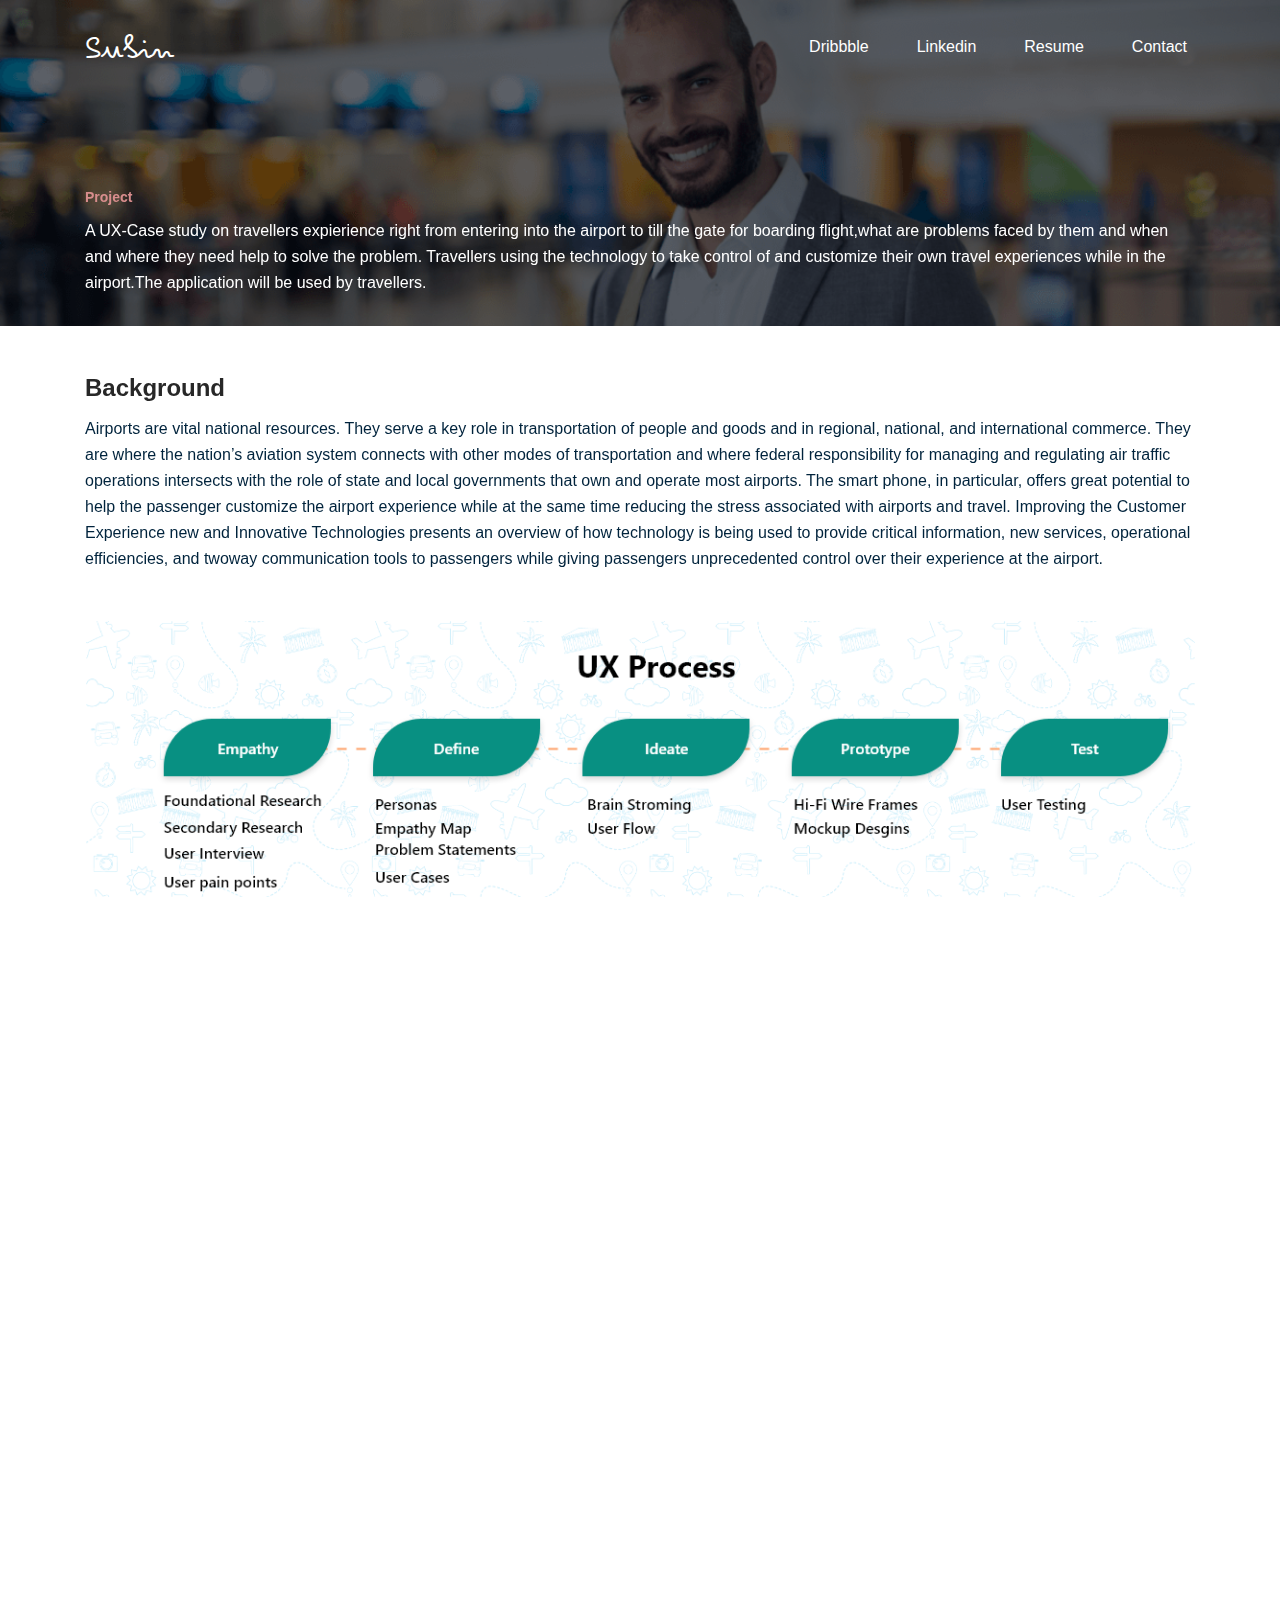
==== project-1.html @ e4d4bc04 "Add files via upload" ====
<!DOCTYPE html>
<html lang="en-us">

<head>
    <meta charset="utf-8">
    <title>SPI-Project page</title>
    <meta name="description" content="">
    <meta name="author" content="">

    <meta name="viewport" content="width=device-width, initial-scale=1.0, maximum-scale=1.0, user-scalable=no">

    <link rel="stylesheet" type="text/css" media="screen" href="css/bootstrap.css">
    <link rel="stylesheet" type="text/css" media="screen" href="css/index.css">
    <link rel="stylesheet" type="text/css" media="screen" href="css/ff-css.css">
    <link rel="stylesheet" href="https://cdnjs.cloudflare.com/ajax/libs/OwlCarousel2/2.3.4/assets/owl.carousel.min.css">
    <link href="https://unpkg.com/aos@2.3.1/dist/aos.css" rel="stylesheet">
    <link rel="shortcut icon" type="image/jpg" href="images/fav-icon.png" />
    <!-- #GOOGLE FONT -->
    <link rel="preconnect" href="https://fonts.gstatic.com">
    <link href="https://fonts.googleapis.com/css2?family=Space+Grotesk:wght@300;400;500;700&display=swap" rel="stylesheet">
</head>

<body class="Project-page">
    <!-- <button onclick="topFunction()" id="myBtn" title="Go to top">Dash to Top</button> -->
    <div class="Pr-head pro-1">
        <div class="pro-cover">
            <div class="container">
                <nav class="navbar navbar-expand-lg navbar-dark pt-3">
                    <a class="navbar-brand logo" href="index.html">Subin</a>
                    <button class="navbar-toggler" type="button" data-toggle="collapse" data-target="#navbarSupportedContent" aria-controls="navbarSupportedContent" aria-expanded="false" aria-label="Toggle navigation">
                      <span class="navbar-toggler-icon"></span>
                    </button>
                  
                    <div class="collapse navbar-collapse justify-content-end" id="navbarSupportedContent">
                      <ul class="navbar-nav">
                        <li class="nav-item">
                          <a class="nav-link" href="https://dribbble.com/subinissac" target="_blank">Dribbble</a>
                        </li>
                        <li class="nav-item">
                          <a class="nav-link" href="https://www.linkedin.com/in/subin-paul-i-389b82109/" target="_blank">Linkedin</a>
                        </li>
                        <li class="nav-item">
                          <a class="nav-link" href="#" target="_blank">Resume</a>
                        </li>
                        <li class="nav-item">
                          <a class="nav-link" href="#">Contact</a>
                        </li>
                        
                      </ul>
                    </div>
                  </nav>
                    <div class="row role" data-aos="fade-up" data-aos-duration="1000">
                        <div class="col-12">
                            <div class="label">Project</div>
                            <div class="value">A UX-Case study on travellers expierience right from entering into the airport to till the gate for boarding flight,what are problems faced by them and when and where they need help to solve the problem. Travellers using the technology to take control of and customize their own travel experiences while in the airport.The application will be used by travellers.
                            </div>
                        </div>
                       
                    </div>
                    </div>
                    </div>
                    </div>
                
            </div>

        </div>
    </div>
    <div class="container">
        <div class="row mt-50" data-aos="fade-up" data-aos-duration="3000">
            <div class="col-12">
                <div class="title-h2">Background</div>
                <p class="p-content">Airports are vital national resources. They serve a key role in transportation of people and goods and in regional, national, and international commerce. They are
                    where the nation’s aviation system connects with other modes of transportation and where federal responsibility for managing and regulating air traffic operations
                    intersects with the role of state and local governments that own and operate most airports. The smart phone, in particular, offers great potential to help the
                    passenger customize the airport experience while at the same time reducing the stress associated with airports and travel. Improving the Customer Experience new
                    and Innovative Technologies presents an overview of how technology is being used to provide critical information, new services, operational efficiencies, and twoway communication tools to passengers while giving passengers unprecedented control over their experience at the airport.
                </p>
            </div>
        </div>
        <div class="row my-5" data-aos="fade-up" data-aos-duration="3000">

                <div class="col-12">
                    <img class="img-responsive" src="images/facile-fly/UX-process.png" />

                </div>

        </div>
        <div class="row mt-30" data-aos="fade-up" data-aos-duration="3000">
            <div class="col-12">
                <div class="title-right-p2">Empathy</div>
                <div class="title-h2">Foundational Research</div>
                <div class="title-h3">What should be build?</div>
                <div class="p-content">Design an application for travellers to take control of and customize their own travel experiences while in the airport.</div>
                    <div class="title-h3">What are the user needs?</div>
                <div class="p-content">The application will be used by travellers right from entering into the airport to till the gate for boarding flight, as a solution for the problems or needs that occurs during
the time span.
                </div>
                    <div class="title-h3">What are the user problems?</div>
                <div class="p-content"><strong>Information</strong> They aren’t kept informed of flight issues and delays.
                </div>
                     <div class="p-content"><strong>Wayfinding</strong> Unfamiliarity with the complexity of the airport, unclear informational and directional signage, and difficulty understanding the meaning and
terminology used on signs.
                </div>
                    <div class="p-content"><strong>Facilities</strong>  Unable to find the escalators, free wifi-hotspots, moving walkways, toilet facilities, food service units ,rest rooms and gates for boarding.
                </div>
                     <div class="p-content"><strong>Fatigue </strong> Standing in lines at check-in, security screening, bag claim, or curbside; long walking distances in the terminal, parking garages, and surface lots.
                </div>
                <div class="title-h3">How can we solve them?</div>
                <div class="p-content">The information about flight updates, facilities of airport, wayfinding, easy and fast moving through the check-in process etc. can be made handy through technology
in the form mobile application.</div>
            </div>
             </div>
            <div class="row mt-50" data-aos="fade-up" data-aos-duration="3000">
            <div class="col-12">
                <div class="title-h2">Secondary Research ( Data Collection)</div>
                <p class="p-content">Passenger trends have changed since the adoption of smart phone and mobile technologies. In 2014, the airline telecommunications service reported in its
Passenger IT Trends Survey that mobile device adoption among passengers is at a high point, with 81% of passengers carrying a smart phone, 43% carrying a laptop,
43% carrying a tablet, and 18% carrying all three devices (SITA, June 2014). The 2015 SITA’s 360-degree report noted that globally, 97% of passengers bring a mobile
device with them on trips. Technology has transformed the way passengers experience the airport terminal (SITA 2015). A wide variety of self-service technologies
have been implemented in many U.S. airports, including self–bag tagging, self–check-in, and self–gate boarding. Due to different security protocols, some airports
abroad are more advanced in implementing automated bag-drop stations, home-printed bag tags, and 100% self-service passenger terminals to take full advantage
of passing control of the check-in process to customers
                </p>
            </div>
        </div>
           
            <div class="row mt-50" data-aos="fade-up" data-aos-duration="3000">
            <div class="col-12">
                <div class="title-h2">Photos Journals</div>
                <p class="p-content">Passenger trends have changed since the adoption of smart phone and mobile technologies. In 2014, the airline telecommunications service reported in its
Passenger IT Trends Survey that mobile device adoption among passengers is at a high point, with 81% of passengers carrying a smart phone, 43% carrying a laptop,
43% carrying a tablet, and 18% carrying all three devices (SITA, June 2014). The 2015 SITA’s 360-degree report noted that globally, 97% of passengers bring a mobile
device with them on trips. Technology has transformed the way passengers experience the airport terminal (SITA 2015). A wide variety of self-service technologies
have been implemented in many U.S. airports, including self–bag tagging, self–check-in, and self–gate boarding. Due to different security protocols, some airports
abroad are more advanced in implementing automated bag-drop stations, home-printed bag tags, and 100% self-service passenger terminals to take full advantage
of passing control of the check-in process to customers
                </p>
                <img class="mt-3" src="images/facile-fly/journel.png"/>
            </div>
        </div>
            <div class="row mt-50" data-aos="fade-up" data-aos-duration="3000">
            <div class="col-12">
                <div class="title-h2">User Interview</div>
                <p class="p-content">Interviewing the Traveller about their travel habits and to check that the problem we were trying to solve is actually a problem for the user or not.
                </p>
                <div class="title-h3">Some of the questions that were asked during the interview</div>
                <ul>
                    <li>What will be the first thing you will look up for, once you have reached the airport?</li>
                    <li>How was your last experience while you were at the airport?</li>
                    <li>Are you an early bird/ on time / a late comer at the airport?</li>
<li>Can you tell me about how was your check-in process?</li>
<li>How about the usage of mobile apps for check-in?</li>
<li>How did you find your check-in counter at the airport?</li>
<li>Ever stood in long check-in queues?</li>
<li>Once checked in did you know your way to your boarding gate?</li>
<li>Have you ever missed a flight just by some couple of minutes?</li>
<li>How was it to read and understand the signs on the airport?</li>
<li>Have you ever used the lounge at the airport?</li>
<li>Can you tell me about your shopping and eating experience at the airport?</li>
<li>Once you reached your destination, how did you find your way to the luggage belt?</li>
<li>Tell me about your experience about leaving the airport?</li>
    </ul>
            </div>
        </div>
            <div class="row mt-50" data-aos="fade-up" data-aos-duration="3000">
            <div class="col-12">
                <div class="title-h2">Evaluative Research
</div>
                <p class="p-content">Based on the photos journal and user interview
                </p>
                <div class="title-h3">User Pain Point</div>
                <ul>
                    <li>Tavellers aren’t kept informed of flight issues and delays</li>
                    <li>Outdated baggage handling system to track the baggage inside the airport. </li>
                    <li>Specific areas such as check-in, security check, and passport control at airports are prone to be crowded or downright congested during peak times that make
travellers tried, confused and frustruated</li>
<li>During layovers, cant find a perfect place to sleep or read books or even shopping is not easy access.</li>
<li>Although wheelchair services need to be booked in advance, oftentimes people either don’t show up for their appointment.</li>
<li>Lack of customer care service, especially when it comes to times of disruption.</li>
    </ul>
            </div>
        </div>
        
        <div class="row mt-50" data-aos="fade-up" data-aos-duration="3000">
            <div class="col-12">
                <div class="title-h2">Benchmarking</div>
                <p class="p-content">Studying and analyzing competitors can be much more enriching than it seems.These companies are possible competitors directly or indirectly. I chose them because
the results in surveys and interviews pointed to them. In this project I decided to make a competitive and comparative benchmarking to the companies named
below:
                </p>
                <img class="" src="images/facile-fly/bench.png"/>
            </div>
        </div>
        <div class="row mt-30" data-aos="fade-up" data-aos-duration="3000">
            <div class="col-12">
                <div class="title-right-p2">Define</div>
                <div class="title-h2">Personas</div>
                <div class="p-content">Based on the user interview, user pain points I created 2 personas to humanize the overall design process
</div>
                   <img class="" src="images/facile-fly/persona.png"/>  
            </div>
             </div>
        <div class="row mt-30" data-aos="fade-up" data-aos-duration="3000">
            <div class="col-12">
                <div class="title-right-p2">Empathy Map</div>
                <div class="p-content">To under the users and to know the pain points I put myself in the user shoes and made an empathy map and it helped me to gain perspective of pain and gain of
the travellers in their situations
</div>
                   <img class="" src="images/facile-fly/mapping.png"/>  
            </div>
             </div>
        <div class="row mt-30" data-aos="fade-up" data-aos-duration="3000">
            <div class="col-12">
                <div class="title-h2">Problem Statements</div>
                <div class="p-content ps-text"><span class="state-title">John, 32 y/o — Youtuber</span>As a traveller with a popular YouTube channel. I want a app that supports multiple airports with all navigation, flight detail push notification and other
details like amenities etc. so that I can get information of airport in advance like camera shooting not allowed, and other security details can be known in
advance, because it helps to avoid security issues and saves time.
</div>
                <div class="p-content ps-text"><span class="state-title">John, 32 y/o — Youtuber</span>As a traveller with a popular YouTube channel. I want a app that supports multiple airports with all navigation, flight detail push notification and other
details like amenities etc. so that I can get information of airport in advance like camera shooting not allowed, and other security details can be known in
advance, because it helps to avoid security issues and saves time.
</div>

            </div>
             </div>
        <div class="row mt-30" data-aos="fade-up" data-aos-duration="3000">
            <div class="col-12">
                <div class="title-h2">User case</div>
                <div class="p-content ps-text use-case"><span class="state-title">Mark, 32 y/o — Software Engineer</span>
                    <strong>"I was little late to reach the airport and I was new to the airport, so I was confused and frustrated to find escalators or moving walkways and also
during layover time I want to spend time in useful manner"</strong>

                    Mark was little late and also he is new to the airport, so was confused and feared on losing the plane, his aim to get to the gate for boarding as quick as
possible, here is should under go process like
                    <ul>
                    <li>Ticketing and Baggage drop </li>
                    <li>Security Inspection</li>
                    <li>Navigation towards quick shopping like meals, drink etc. </li>
                    <li>Should know the updates on flight timing and gate information. </li>
                    <li>If have more time (layover time) explore the airport and facilities </li>
                    <li>Once arriving, pick up baggage that are checked.</li>
                    </ul>
                    Here Mark's user case is going through the process from entering the airport till reaching the gate and also he has a layover in another airport, so he need
the process to be done quickly with the usage of technology and also should be well informed about the airport facilities and amenities to spend time
</div>
            </div>
             </div>
        <div class="row mt-30" data-aos="fade-up" data-aos-duration="3000">
            <div class="col-12">
                <div class="title-right-p2">Ideate</div>
                <div class="title-h2">Brainstroming</div>
               <div class="p-content ps-text ideate-1"><span class="state-title">Website VS Mobile App</span>
                    (SITA) reported in its Passenger IT Trends Survey that mobile device adoption among passengers is at a high point, with 81% of passengers carrying a
smart phone, 43% carrying a laptop, 43% carrying a tablet, and 18% carrying all three devices (SITA, June 2014). The 2015 SITA’s 360-degree report
noted that globally, 97% of passengers bring a mobile device with them on trips. Technology has transformed the way passengers experience the airport
terminal (SITA 2015)
An app offers greater control over the user experience and is better for building customer loyalty and a personal relationship
Here Mark's user case is going through the process from entering the airport till reaching the gate and also he has a layover in another airport, so he need
the process to be done quickly with the usage of technology and also should be well informed about the airport facilities and amenities to spend time
Mobile apps can send push notifications that appear on the smart-phone screen and, when permitted by the user, push notifications can be sent based
on location. Mobile apps offer the best opportunity to employ loyalty programs and learn about the preferences of the user. An app offers greater ease
of use and functionality than a mobile website

</div>
            </div>
             </div>
        <div class="row mt-30" data-aos="fade-up" data-aos-duration="3000">
            <div class="col-12">
                <div class="title-h2">User Flow</div>
               <img class="" src="images/facile-fly/userflow.png"/>
            </div>
             </div>
        <div class="row mt-30" data-aos="fade-up" data-aos-duration="3000">
            <div class="col-12">
                <div class="title-right-p2">Prototype</div>
                <div class="title-h2">Hi-Fi Wireframes</div>
                <div class="title-h3">Airlines Pages
</div>
               <img class="mt-3 mb-5" src="./images/facile-fly/w1.png"/>
            </div>
            <div class="col-12">
                 <div class="title-h3">Airport Pages
</div>
               <img class="mt-3  mb-5" src="./images/facile-fly/w2.png"/>
            </div>
             </div>
        <div class="row mt-30" data-aos="fade-up" data-aos-duration="3000">
            <div class="col-12">
                <div class="title-h2">Mockup Designs</div>
               <img class="mt-3 mb-5" src="./images/facile-fly/mockups.png"/>
            </div>
            
             </div>
        <div class="row mt-30 mb-5" data-aos="fade-up" data-aos-duration="150">
            <div class="col-12 test-sec">
                <div class="title-right-p2">Test</div>
                <div class="title-h2">User Test Report</div>
                <div class="mb-3 "><span>Project Name</span> <span class="ml-2 title-h3">Facile Fly</span></div>
                <div><span>Mode of Testing</span> <span class="ml-2 title-h3">User Testing</span></div>
                <div class="row">
                    <div class="col-12 col-md-7">
                        <div class="title-h3">83%</div>
                        <div class="p-content">of participants understood the core premise and overall concept of this product.</div>
                        <div class="title-h3">54%</div>
                        <div class="p-content">of participants successfully completed all tasks related to the overall concept of the product</div>
                        <div class="title-h3">72%</div>
                        <div class="p-content">of participants enjoyed the concept and the overall experience of using the product. </div>
                        <div class="title-h3">24%</div>
                        <div class="p-content">of participants experienced difficulty using this product.</div>
                    </div>
                    <div class="col-12 col-md-5">
                        <img src="./images/facile-fly/test.png"/>
                    </div>
                </div>
               
            </div>
            
             </div>

    </div>
    
    <!--Script-->
    <script src="https://code.jquery.com/jquery-3.2.1.slim.min.js"></script>
    <script src="https://unpkg.com/aos@2.3.1/dist/aos.js"></script>
    <script src="https://cdnjs.cloudflare.com/ajax/libs/OwlCarousel2/2.2.1/owl.carousel.js"></script>
    <script src="js/bootstrap.bundle.min.js"></script>
    <script src="js/bootstrap.min.js"></script>
    <script src="js/custom-js.js"></script>



    <script>
        AOS.init();
    </script>
    

</body>

</html>
---- css/index.css ----
body{
font-size: 14px;
color: #2E2E38;
font-family: 'Open Sans', sans-serif;
}
@font-face {
    font-family: 'Pecita';
    font-style: normal;
    font-weight: normal;
    src: local('Pecita'), url('../images/font/Pecita.woff') format('woff');
    }
/* Bootstrap-overwrite */
.navbar-brand {
    font-family: 'Pecita';
    font-size: 35px;
}
.navbar {
    z-index: 999;
}
.card {
    background-color: #000;
    padding: 50px;
    color: #fff;
    border: 0;
    border-radius: 10px;
    overflow: hidden;
    background-size: cover;
    margin-bottom: 50px;
}
.card:before{
    content: " ";
    display: inline-block;
    /* background: rgb(0,0,0);
    background: linear-gradient(90deg, rgba(0,0,0,1) 0%, rgba(79,79,79,0) 55%, rgba(255,255,255,1) 100%); */
}
.btn-outline-light {
    color: #f8f9fa;
    border-color: #f8f9fa;
    max-width: 160px;
    height: 45px;
    justify-content: center;
    display: flex;
    flex-direction: row;
    align-items: center;
}
.navbar-dark .navbar-nav .nav-link {
    color: rgb(255 255 255);
    font-size: 16px;
}
/* Bootstrap-overwrite--END */
/* custom */
.Intro-section{
    background-color: #1B1B1B;
    height: 90vh;
    position: relative;
    background-image: url(../images/intro-pattern.png);
    background-position: 330px 0px;
    background-repeat: no-repeat;
    overflow: hidden;
}
.intro-image-img{
    position: absolute;
    max-width: 100%;
    top: 71px;
}
.intro-text{
    color: #fff;
    padding-top: 160px;
}
.intro-text h1{
    font-size: 60px;
    margin-bottom: 28px;
}
.intro-text p{
    font-size: 18px;
    line-height: 2;
    margin-bottom: 50px;
}
.border-circle{
    height: 118px;
    width: 118px;
    display: inline-block;
    color: #fff;
    font-size: 11px;
}
.border-circle:hover{
    color: #BC1616;
}
.border-circle:hover .bounce{
    animation: none;
}
.border-circle:hover.border-circle:before{
    animation: none;
    opacity: 1;
}
.border-circle:hover{

}
.border-circle:before{
    content: " ";
  background-image: url(../images/Ellipse.png);
  height: 118px;
    width: 118px;
    display: block;
    -webkit-animation: spinX 3s infinite;
    animation: spin 6s linear infinite;
    opacity: .5;

}
@keyframes spin {
    0% {
       transform: rotate(0deg);
    }
    100% {
       transform: rotate(360deg);
    }
 }
.border-circle-text{
    position: absolute;
    top: 50%;
    left: 50%;
    margin-left: -14px;
    text-align: center;
    margin-top: -30px;
    
  }
  .wrk-link{
      padding-top: 10px;
  }
  .bounce {
	-moz-animation: bounce 3s infinite;
	-webkit-animation: bounce 3s infinite;
	animation: bounce 3s infinite;
}
@-moz-keyframes bounce {
  0%, 20%, 50%, 80%, 100% {
    -moz-transform: translateY(0);
    transform: translateY(0);
  }
  40% {
    -moz-transform: translateY(-30px);
    transform: translateY(-30px);
  }
  60% {
    -moz-transform: translateY(-15px);
    transform: translateY(-15px);
  }
}
@-webkit-keyframes bounce {
  0%, 20%, 50%, 80%, 100% {
    -webkit-transform: translateY(0);
    transform: translateY(0);
  }
  40% {
    -webkit-transform: translateY(-30px);
    transform: translateY(-30px);
  }
  60% {
    -webkit-transform: translateY(-15px);
    transform: translateY(-15px);
  }
}
@keyframes bounce {
  0%, 20%, 50%, 80%, 100% {
    -moz-transform: translateY(0);
    -ms-transform: translateY(0);
    -webkit-transform: translateY(0);
    transform: translateY(0);
  }
  40% {
    -moz-transform: translateY(-30px);
    -ms-transform: translateY(-30px);
    -webkit-transform: translateY(-30px);
    transform: translateY(-30px);
  }
  60% {
    -moz-transform: translateY(-15px);
    -ms-transform: translateY(-15px);
    -webkit-transform: translateY(-15px);
    transform: translateY(-15px);
  }
}
.middle-section{
    background-image: url(../images/middle-sec-bg.png);
    min-height: auto;
    padding-top: 50px;
    padding-bottom: 50px;
}
.mi-se-title{
    color: #1B1B1B !important;
}
.title-sub-text{
    font-size: 16px;
    margin-top: 14px;
    font-weight: 500;
}
.sec-title{
    font-size: 42px !important;
    font-weight: bold;
    margin: 0px 0px 50px;
    color:#ffffff;
}
.img-responsive{
    width: 100%;
  height: auto;
}
.works-sec{
    background-color: #1B1B1B;
    padding-top: 50px;
    padding-bottom: 50px;
}
.role{
    margin-top: 100px !important;
    margin-bottom: 0px;
}
.pro-discrp{
    font-size: 14px;
    margin-bottom: 50px;
    width: calc(100% - 0vw);
    font-weight: 400;
    line-height: 2;
   
}
.proj-1{
    background-image: linear-gradient(
90deg
, rgba(0,0,0,1) 0%, rgb(0 0 0 / 84%) 55%, rgb(255 255 255 / 0%) 100%), url(../images/realestate.png);
}
.proj-2{
    background-image: linear-gradient(
90deg
, rgba(0,0,0,1) 0%, rgb(0 0 0 / 84%) 55%, rgb(255 255 255 / 0%) 100%), url(../images/facile-fly.png);
}
.proj-3{
    background-image: linear-gradient(
90deg
, rgba(0,0,0,1) 0%, rgb(0 0 0 / 84%) 55%, rgb(255 255 255 / 0%) 100%), url(../images/ccpeople.png);
}
.card.proj-1 h6:first-child{
font-size: 22px;
}
.position-relative.d-inline-block{
    z-index: 999;
}
/* custom-END*/
/* COmmon*/
#myBtn {
    display: none;
    position: fixed;
    bottom: 20px;
    right: 30px;
    z-index: 99;
    font-size: 18px;
    border: none;
    outline: none;
    background-color: red;
    color: white;
    cursor: pointer;
    padding: 15px;
    border-radius: 4px;
  }
  
  #myBtn:hover {
    background-color: #555;
  }
.mt-50{
    margin-top: 50px !important;
}
.mt-30 {
    margin-top: 30px !important;
}
.mb-30{
    margin-bottom: 30px !important;
}
.pro-cover{
    height: auto;
    background-color: rgb(0 4 16 / 63%);
}
.pro-cover .container{
    height: 100%;
    display: flex;
    flex-direction: column;
    justify-content: space-between;
    padding-bottom: 30px;
}
.Pr-head{
    background-repeat: no-repeat;
    background-size: cover;
}
.role{
    margin-top: 0px;
}
.role .label{
    color: #d88d8d;
    font-size: 14px;
    margin-bottom: 10px;
    font-weight: 600;
}

.role .value{
    color: #ffffff;
    font-size: 16px;
    font-weight: 500;
    line-height: 26px;
}
.title-h2{
    FONT-SIZE: 24PX;
    font-weight: 700;
    color: #c7c7c7;
    LETTER-SPACING: 0;
    line-height: 1;
    margin-bottom: 16px;
}
.title-h3{
    FONT-SIZE: 16PX;
    font-weight: 600;
    color: #090909;
    LETTER-SPACING: 0;
    line-height: 1;
    margin: 16px 0 0px;
}
img{
    max-width: 100%;
}
.navbar-expand-lg {
    padding: .5rem 0;
}
/* COmmon---end*/
/* CC---Start*/
    .Pr-head.pro-3{
        background-image: url(../images/ccpeople.png);
   }
.title-left{
    font-size: 24px;
    color: #f15b34;
    font-weight: 600;
    text-align: center;
    margin-bottom: 25px;

}
.cc-people-content .p-content{
    font-size: 16px;
    line-height: 1.7;
}
.img-shadow{
    box-shadow: 0px 0px 17px 10px #e2e2e2;
    margin-bottom: 30px;
}
.cc-people-content h4 {
    font-size: 18px;
    font-weight: 600;
}
/* CC---END*/

/* MQ -----------------------------------------------------------------------*/
@media (min-width: 992px) { 
    .pro-discrp{
        width: calc(100% - 29vw);
    }

.navbar-expand-lg .navbar-nav .nav-link {
    padding-left: 2.5rem;
}
}
@media (max-width: 1024px) { 
.Intro-section {
    height: auto;
    overflow: unset;
    padding-bottom: 50px;
}
}
@media (max-width: 768px) { 
    .intro-text {
        color: #fff;
        padding-top: 245px;
    }
    .intro-image-img {
        position: absolute;
    max-width: unset;
    top: -89px;
    opacity: .1;
    right: 0;
    z-index: 0;
    height: calc(100vh - 23vh);
    width: unset;
    }
    .Intro-section {
        background-position: -330px 0px;
    }
    .navbar-dark .navbar-collapse .navbar-nav .nav-link {
        border-bottom: 1px solid #2d2d2d;
    }
 }
 @media (max-width: 567px)  {
    .intro-image-img {
        opacity: .1;
        right: 0;
        top: unset;
    }
    .intro-text {
        padding-top: 55px;
    }
    .card {
        padding: 20px;
 }
}
---- css/ff-css.css ----
/* imported */
.Pr-head.pro-1{
    background-image: url(../images/facile-fly/card-bg.png);
}
.p-content {
    margin: 8px 0 0px;
    font-size: 16px;
    color: #00233c;
    line-height: 26px;
}
/* imported---------------------------END*/
.work-card.project-2{
    background-image: url(../images/facile-fly/card-bg.png);
    }

.project-2 .project-content-txt{
   background-color: #089082;}
.title-h2 {
    FONT-SIZE: 24PX;
    color: #272727;
}
.title-right-p2{
    FONT-SIZE: 16PX;
    font-weight: 700;
    color: #fff;
    background-color: #089082;
    height: 50px;
    max-width: 160px;
    border-radius: 40px 0;
    text-align: center;
    padding: 14px 0;
    margin-bottom: 24px;
}
ul{
    margin-top: 10px;
    padding-left: 20px;
}
li{
    margin-bottom: 10px;
}
.p-content.ps-text{
    background-color: #f6f9de;
    padding: 15px 20px;
    border-radius: 10px;
    position: relative;
    margin-top: 50px;
}
.p-content.ps-text.use-case{
    background-color: #d6f8e5;
}
.p-content.ps-text.b-strom{
    background-color: #f2e9ff;
}
.use-case span.state-title {
     background-color: #b3e0c7;
}
.p-content.ps-text.ideate-1{
    background-color: #efd6f8;
}
.ideate-1 .state-title{
    background-color: #d4b0e0;
}
span.state-title {
    position: absolute;
    top: -31px;
    background-color: #eaefc2;
    padding: 4px 15px 10px;
    border-radius: 12px;
    font-weight: 700;
    font-size: 13px;
    z-index: -1;
}
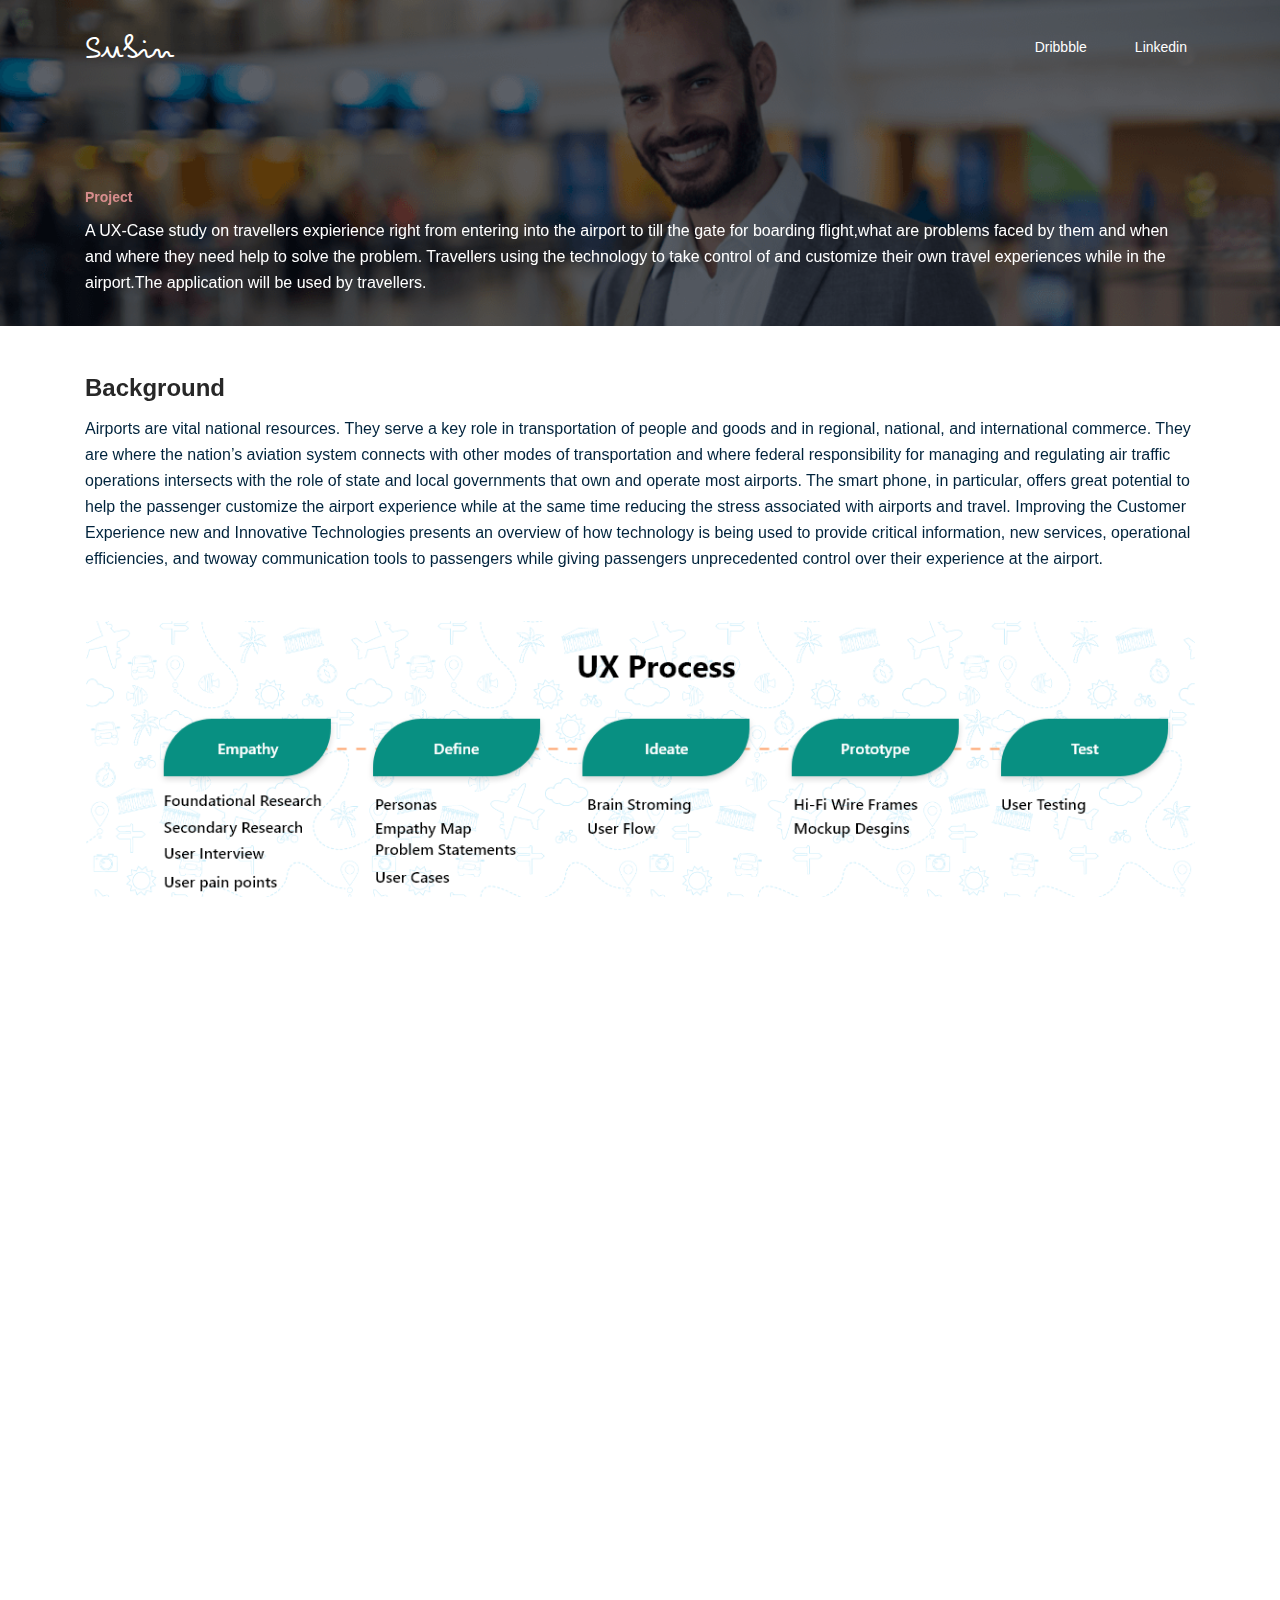
==== commit 80ea3416: "new changes 6-10" ====
--- a/project-1.html
+++ b/project-1.html
@@ -18,6 +18,16 @@
     <!-- #GOOGLE FONT -->
     <link rel="preconnect" href="https://fonts.gstatic.com">
     <link href="https://fonts.googleapis.com/css2?family=Space+Grotesk:wght@300;400;500;700&display=swap" rel="stylesheet">
+    <!-- Google tag (gtag.js) -->
+<script async src="https://www.googletagmanager.com/gtag/js?id=G-XNGBHNLJ2L"></script>
+<script>
+  window.dataLayer = window.dataLayer || [];
+  function gtag(){dataLayer.push(arguments);}
+  gtag('js', new Date());
+
+  gtag('config', 'G-XNGBHNLJ2L');
+</script>
+       <!-- Google tag (gtag.js) -->
 </head>
 
 <body class="Project-page">
@@ -39,12 +49,12 @@
                         <li class="nav-item">
                           <a class="nav-link" href="https://www.linkedin.com/in/subin-paul-i-389b82109/" target="_blank">Linkedin</a>
                         </li>
-                        <li class="nav-item">
+                        <!-- <li class="nav-item">
                           <a class="nav-link" href="#" target="_blank">Resume</a>
                         </li>
                         <li class="nav-item">
                           <a class="nav-link" href="#">Contact</a>
-                        </li>
+                        </li> -->
                         
                       </ul>
                     </div>
@@ -336,4 +346,4 @@
 
 </body>
 
-</html>+</html>
--- a/css/index.css
+++ b/css/index.css
@@ -13,6 +13,7 @@
 .navbar-brand {
     font-family: 'Pecita';
     font-size: 35px;
+    color: #000849;
 }
 .navbar {
     z-index: 999;
@@ -43,20 +44,35 @@
     flex-direction: row;
     align-items: center;
 }
-.navbar-dark .navbar-nav .nav-link {
-    color: rgb(255 255 255);
-    font-size: 16px;
+.navbar-light .navbar-nav .nav-link {
+    color: #000849;
+    font-size: 14px;
+    font-weight: 600;
 }
 /* Bootstrap-overwrite--END */
 /* custom */
 .Intro-section{
     background-color: #1B1B1B;
-    height: 90vh;
-    position: relative;
-    background-image: url(../images/intro-pattern.png);
-    background-position: 330px 0px;
-    background-repeat: no-repeat;
+    
+    background-color:hsla(0,0%,100%,1);
+background-image:
+radial-gradient(at 40% 20%, hsla(206,81%,81%,1) 0px, transparent 50%),
+radial-gradient(at 100% 100%, hsla(239,82%,74%,1) 0px, transparent 50%),
+radial-gradient(at 0% 0%, hsla(189,100%,56%,1) 0px, transparent 50%),
+radial-gradient(at 0% 97%, hsla(207,96%,90%,1) 0px, transparent 50%),
+radial-gradient(at 79% 2%, hsla(103,58%,65%,1) 0px, transparent 50%);
     overflow: hidden;
+    height: 100vh;
+}
+.Intro-section:before{
+    background: url(../images/intro-pattern.png) no-repeat center center/cover;
+    content: '';
+    position: absolute;
+    top: 0px;
+    left: 0px;
+    width: 100%;
+    height: 100%;
+    opacity: .1; 
 }
 .intro-image-img{
     position: absolute;
@@ -64,7 +80,7 @@
     top: 71px;
 }
 .intro-text{
-    color: #fff;
+    color: #000849;
     padding-top: 160px;
 }
 .intro-text h1{
@@ -72,15 +88,16 @@
     margin-bottom: 28px;
 }
 .intro-text p{
-    font-size: 18px;
-    line-height: 2;
+    font-size: 20px;
+    line-height: 1.7;
     margin-bottom: 50px;
+    text-decoration: overline;
 }
 .border-circle{
     height: 118px;
     width: 118px;
     display: inline-block;
-    color: #fff;
+    color: #000849;;
     font-size: 11px;
 }
 .border-circle:hover{
@@ -104,7 +121,6 @@
     display: block;
     -webkit-animation: spinX 3s infinite;
     animation: spin 6s linear infinite;
-    opacity: .5;
 
 }
 @keyframes spin {
@@ -187,7 +203,7 @@
     padding-bottom: 50px;
 }
 .mi-se-title{
-    color: #1B1B1B !important;
+    color: #000849 !important;
 }
 .title-sub-text{
     font-size: 16px;
@@ -235,6 +251,11 @@
     background-image: linear-gradient(
 90deg
 , rgba(0,0,0,1) 0%, rgb(0 0 0 / 84%) 55%, rgb(255 255 255 / 0%) 100%), url(../images/ccpeople.png);
+}
+.proj-4{
+    background-image: linear-gradient(
+90deg
+, rgba(0,0,0,1) 0%, rgb(0 0 0 / 84%) 55%, rgb(255 255 255 / 0%) 100%), url(../images/etihad/head-img.webp);
 }
 .card.proj-1 h6:first-child{
 font-size: 22px;
@@ -330,6 +351,9 @@
     .Pr-head.pro-3{
         background-image: url(../images/ccpeople.png);
    }
+   .Pr-head.pro-4{
+    background-image: url(../images/etihad/head-img.webp);
+}
 .title-left{
     font-size: 24px;
     color: #f15b34;
@@ -364,14 +388,11 @@
 }
 @media (max-width: 1024px) { 
 .Intro-section {
-    height: auto;
-    overflow: unset;
     padding-bottom: 50px;
 }
 }
 @media (max-width: 768px) { 
     .intro-text {
-        color: #fff;
         padding-top: 245px;
     }
     .intro-image-img {
@@ -384,10 +405,7 @@
     height: calc(100vh - 23vh);
     width: unset;
     }
-    .Intro-section {
-        background-position: -330px 0px;
-    }
-    .navbar-dark .navbar-collapse .navbar-nav .nav-link {
+    .navbar-light .navbar-collapse .navbar-nav .nav-link {
         border-bottom: 1px solid #2d2d2d;
     }
  }
--- a/css/ff-css.css
+++ b/css/ff-css.css
@@ -8,6 +8,9 @@
     color: #00233c;
     line-height: 26px;
 }
+.navbar-dark .navbar-nav .nav-link{
+    color: #ffffff !important;
+  }
 /* imported---------------------------END*/
 .work-card.project-2{
     background-image: url(../images/facile-fly/card-bg.png);
